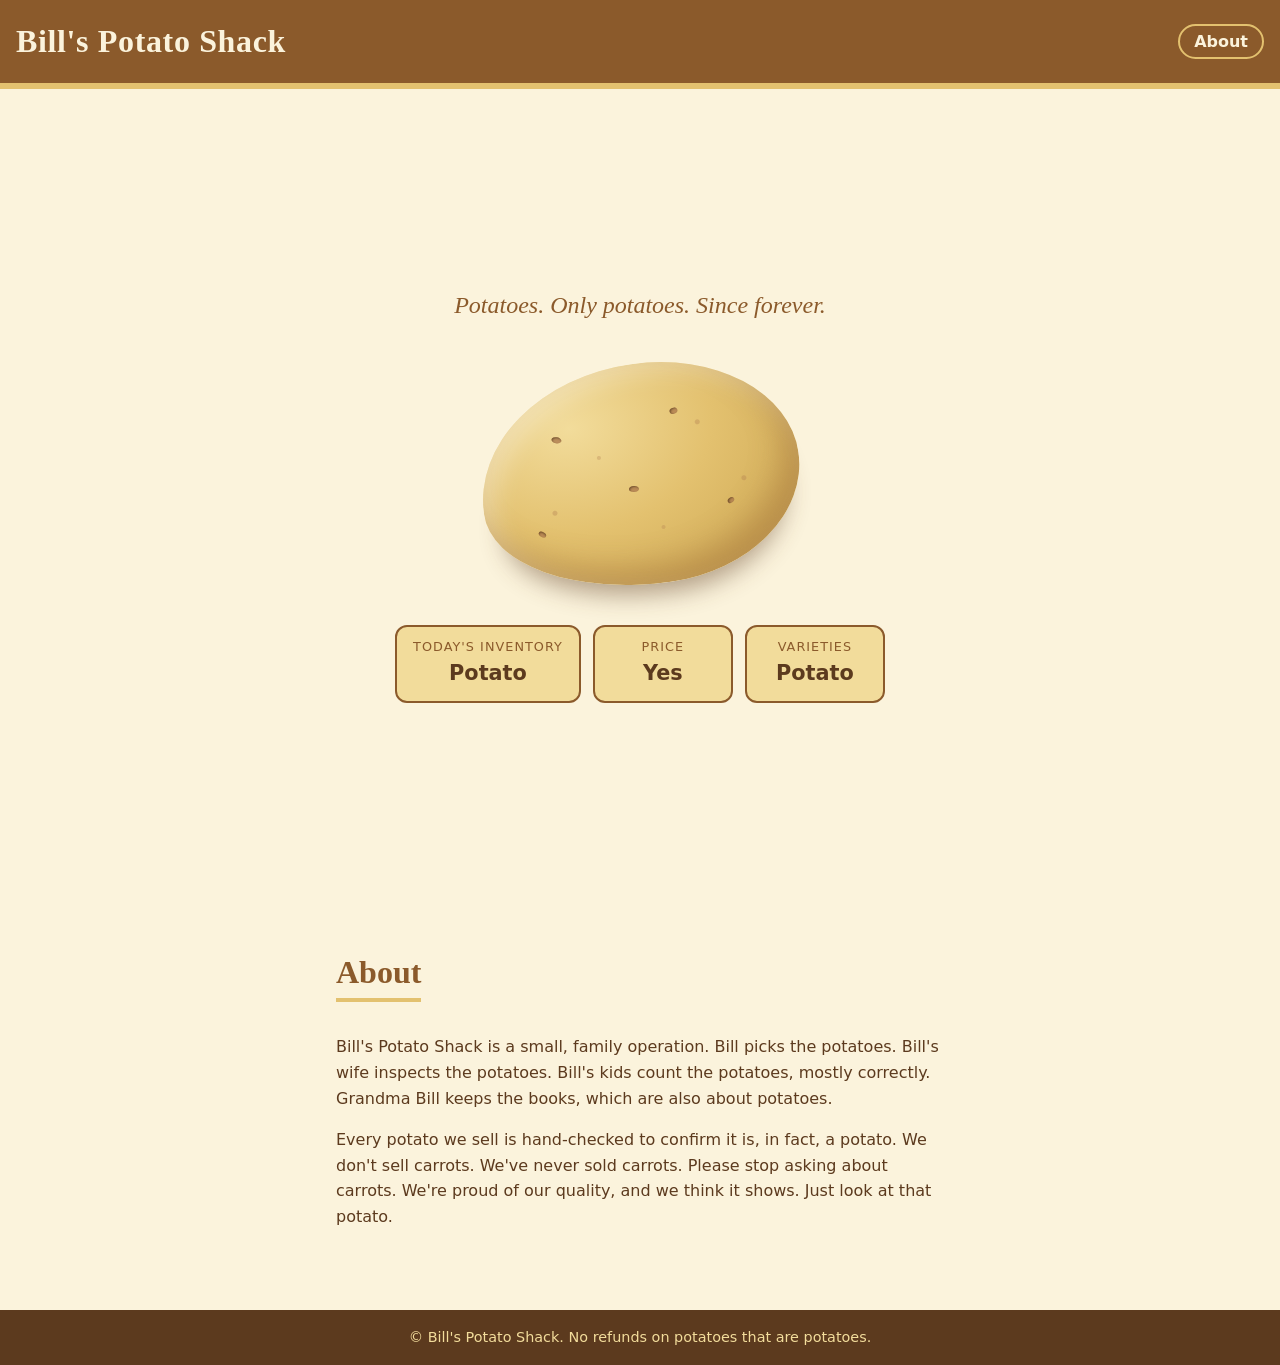
==== index.html @ e7049eae "Initial commit: index.html and supporting styles" ====
<!doctype html>
<html lang="en">
<head>
  <meta charset="utf-8">
  <meta name="viewport" content="width=device-width, initial-scale=1">
  <title>Bill's Potato Shack</title>
  <meta name="description" content="Bill's Potato Shack. We sell potatoes. Only potatoes. Proudly family-run.">
  <meta name="theme-color" content="#E3C16F">
  <link rel="icon" href="data:image/svg+xml,<svg xmlns='http://www.w3.org/2000/svg' viewBox='0 0 100 100'><text y='.9em' font-size='90'>🥔</text></svg>">
  <link rel="stylesheet" href="style.css">
</head>
<body>
  <header class="site-header">
    <a class="wordmark" href="#top">Bill's Potato Shack</a>
    <nav><a href="#about">About</a></nav>
  </header>

  <main id="top">
    <section class="hero">
      <p class="tagline">Potatoes. Only potatoes. Since forever.</p>

      <div class="potato" role="img" aria-label="A Yukon Gold potato">
        <span class="eye e1"></span>
        <span class="eye e2"></span>
        <span class="eye e3"></span>
        <span class="eye e4"></span>
        <span class="eye e5"></span>
      </div>

      <dl class="inventory">
        <div><dt>Today's Inventory</dt><dd>Potato</dd></div>
        <div><dt>Price</dt><dd>Yes</dd></div>
        <div><dt>Varieties</dt><dd>Potato</dd></div>
      </dl>
    </section>

    <section id="about" class="about">
      <h2>About</h2>
      <p>
        Bill's Potato Shack is a small, family operation. Bill picks the potatoes.
        Bill's wife inspects the potatoes. Bill's kids count the potatoes, mostly correctly.
        Grandma Bill keeps the books, which are also about potatoes.
      </p>
      <p>
        Every potato we sell is hand-checked to confirm it is, in fact, a potato.
        We don't sell carrots. We've never sold carrots. Please stop asking about carrots.
        We're proud of our quality, and we think it shows. Just look at that potato.
      </p>
    </section>
  </main>

  <footer class="site-footer">
    <p>&copy; Bill's Potato Shack. No refunds on potatoes that are potatoes.</p>
  </footer>
</body>
</html>
---- style.css ----
:root {
  /* Yukon Gold skin */
  --yukon: #E3C16F;
  --yukon-light: #F2DC9B;
  --yukon-dark: #C9A24D;
  /* Russet skin */
  --russet: #8B5A2B;
  --russet-light: #B07D4F;
  --russet-dark: #5C3A1E;
  /* Potato flesh */
  --cream: #FBF3DC;
}

*, *::before, *::after { box-sizing: border-box; }

html { scroll-behavior: smooth; }

body {
  margin: 0;
  min-height: 100svh;
  display: flex;
  flex-direction: column;
  background: var(--cream);
  color: var(--russet-dark);
  font-family: system-ui, -apple-system, "Segoe UI", Roboto, sans-serif;
  line-height: 1.6;
}

a { color: var(--russet); }
a:hover, a:focus-visible { color: var(--russet-dark); }

/* Header */
.site-header {
  display: flex;
  flex-wrap: wrap;
  gap: 8px 24px;
  align-items: center;
  justify-content: space-between;
  padding: 16px;
  background: var(--russet);
  border-bottom: 6px solid var(--yukon);
}
.site-header a { color: var(--cream); text-decoration: none; }
.wordmark {
  font-family: Georgia, "Times New Roman", serif;
  font-size: clamp(1.4rem, 5vw, 2rem);
  font-weight: 700;
  letter-spacing: .02em;
}
.site-header nav a {
  font-weight: 600;
  padding: 6px 14px;
  border: 2px solid var(--yukon);
  border-radius: 999px;
}
.site-header nav a:hover,
.site-header nav a:focus-visible { background: var(--yukon); color: var(--russet-dark); }

main { flex: 1; }

/* Hero */
.hero {
  min-height: calc(100svh - 90px);
  display: flex;
  flex-direction: column;
  align-items: center;
  justify-content: center;
  gap: 40px;
  padding: 32px 16px;
  text-align: center;
}
.tagline {
  margin: 0;
  font-family: Georgia, "Times New Roman", serif;
  font-style: italic;
  font-size: clamp(1.1rem, 4vw, 1.5rem);
  color: var(--russet);
}

/* The potato */
.potato {
  position: relative;
  width: min(70vw, 320px);
  aspect-ratio: 1.45;
  border-radius: 52% 48% 45% 55% / 58% 50% 50% 42%;
  background:
    radial-gradient(circle at 22% 62%, rgba(176,125,79,.35) 0 2px, transparent 3px),
    radial-gradient(circle at 70% 30%, rgba(176,125,79,.35) 0 2px, transparent 3px),
    radial-gradient(circle at 55% 75%, rgba(176,125,79,.3) 0 1.5px, transparent 2.5px),
    radial-gradient(circle at 38% 40%, rgba(176,125,79,.3) 0 1.5px, transparent 2.5px),
    radial-gradient(circle at 82% 58%, rgba(176,125,79,.35) 0 2px, transparent 3px),
    radial-gradient(ellipse at 30% 25%, var(--yukon-light) 0%, var(--yukon) 45%, var(--yukon-dark) 100%);
  box-shadow:
    inset -14px -18px 30px rgba(139,90,43,.35),
    inset 10px 10px 24px rgba(255,255,255,.35),
    0 28px 24px -18px rgba(92,58,30,.45);
  transform: rotate(-8deg);
  animation: wobble 4s ease-in-out infinite;
}
.eye {
  position: absolute;
  width: 10px;
  height: 6px;
  border-radius: 50%;
  background: var(--russet-light);
  box-shadow: inset 1px 1px 2px var(--russet-dark);
  opacity: .8;
}
.e1 { top: 28%; left: 24%; transform: rotate(20deg); }
.e2 { top: 22%; left: 62%; transform: rotate(-15deg); width: 8px; }
.e3 { top: 55%; left: 46%; transform: rotate(5deg); }
.e4 { top: 66%; left: 76%; transform: rotate(-30deg); width: 7px; height: 5px; }
.e5 { top: 70%; left: 16%; transform: rotate(40deg); width: 8px; height: 5px; }

@keyframes wobble {
  0%, 100% { transform: rotate(-8deg) translateY(0); }
  50% { transform: rotate(-5deg) translateY(-6px); }
}

/* Inventory */
.inventory {
  display: flex;
  flex-wrap: wrap;
  justify-content: center;
  gap: 12px;
  margin: 0;
}
.inventory div {
  min-width: 140px;
  padding: 10px 16px;
  background: var(--yukon-light);
  border: 2px solid var(--russet);
  border-radius: 12px;
}
.inventory dt {
  font-size: .8rem;
  text-transform: uppercase;
  letter-spacing: .08em;
  color: var(--russet);
}
.inventory dd {
  margin: 0;
  font-size: 1.3rem;
  font-weight: 700;
}

/* About */
.about {
  max-width: 640px;
  margin: 0 auto;
  padding: 48px 16px 64px;
  scroll-margin-top: 16px;
}
.about h2 {
  font-family: Georgia, "Times New Roman", serif;
  font-size: 2rem;
  color: var(--russet);
  border-bottom: 4px solid var(--yukon);
  display: inline-block;
  margin: 0 0 16px;
}

/* Footer */
.site-footer {
  padding: 16px;
  text-align: center;
  font-size: .9rem;
  background: var(--russet-dark);
  color: var(--yukon-light);
}
.site-footer p { margin: 0; }

@media (prefers-reduced-motion: reduce) {
  html { scroll-behavior: auto; }
  .potato { animation: none; }
}
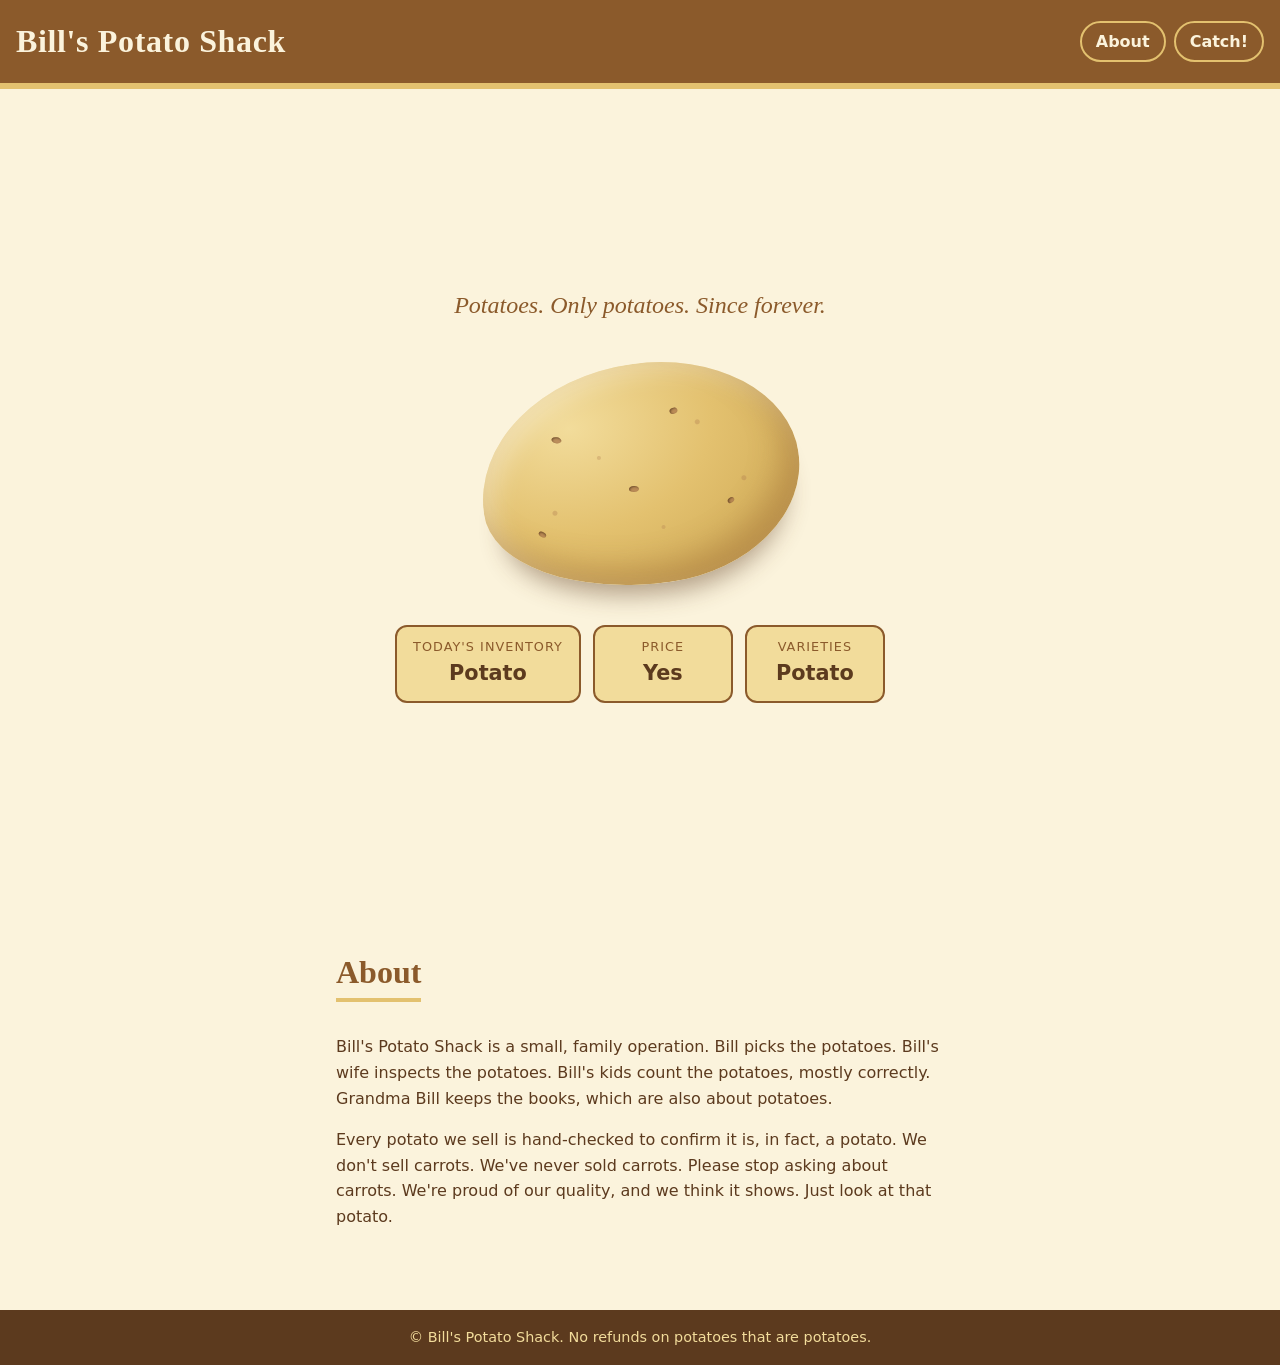
==== commit 3e89803a: "Catch" ====
--- a/index.html
+++ b/index.html
@@ -12,7 +12,7 @@
 <body>
   <header class="site-header">
     <a class="wordmark" href="#top">Bill's Potato Shack</a>
-    <nav><a href="#about">About</a></nav>
+    <nav><a href="#about">About</a><a href="catch/index.html">Catch!</a></nav>
   </header>
 
   <main id="top">
--- a/style.css
+++ b/style.css
@@ -9,6 +9,9 @@
   --russet-dark: #5C3A1E;
   /* Potato flesh */
   --cream: #FBF3DC;
+  /* The enemy */
+  --carrot: #ED7D31;
+  --carrot-top: #5B8C2A;
 }
 
 *, *::before, *::after { box-sizing: border-box; }
@@ -47,6 +50,7 @@
   font-weight: 700;
   letter-spacing: .02em;
 }
+.site-header nav { display: flex; gap: 8px; }
 .site-header nav a {
   font-weight: 600;
   padding: 6px 14px;
@@ -170,6 +174,85 @@
 }
 .site-footer p { margin: 0; }
 
+/* Catch game */
+.catch {
+  display: flex;
+  flex-direction: column;
+  align-items: center;
+  gap: 12px;
+  padding: 24px 16px 40px;
+  text-align: center;
+}
+.catch h1 {
+  margin: 0;
+  font-family: Georgia, "Times New Roman", serif;
+  font-size: clamp(2rem, 8vw, 2.75rem);
+  color: var(--russet);
+}
+.catch-intro { margin: 0; font-style: italic; }
+.hud {
+  display: flex;
+  flex-wrap: wrap;
+  justify-content: center;
+  gap: 8px;
+  font-size: .9rem;
+}
+.hud span {
+  padding: 4px 12px;
+  background: var(--yukon-light);
+  border: 2px solid var(--russet);
+  border-radius: 999px;
+}
+.stage {
+  position: relative;
+  width: min(100%, 480px);
+  aspect-ratio: 3 / 4;
+  border: 4px solid var(--russet);
+  border-radius: 12px;
+  overflow: hidden;
+  box-shadow: 0 12px 24px -12px rgba(92,58,30,.5);
+}
+.stage canvas {
+  display: block;
+  width: 100%;
+  height: 100%;
+  touch-action: none;
+  cursor: none;
+}
+.overlay {
+  position: absolute;
+  inset: 0;
+  display: flex;
+  flex-direction: column;
+  align-items: center;
+  justify-content: center;
+  gap: 8px;
+  padding: 16px;
+  background: rgba(251,243,220,.88);
+}
+.overlay[hidden] { display: none; }
+.overlay-title {
+  margin: 0;
+  font-family: Georgia, "Times New Roman", serif;
+  font-size: 2rem;
+  font-weight: 700;
+  color: var(--russet);
+}
+.overlay-text { margin: 0 0 8px; max-width: 32ch; }
+.overlay button {
+  font: inherit;
+  font-weight: 700;
+  padding: 10px 28px;
+  color: var(--russet-dark);
+  background: var(--yukon);
+  border: 3px solid var(--russet);
+  border-radius: 999px;
+  cursor: pointer;
+}
+.overlay button:hover,
+.overlay button:focus-visible { background: var(--yukon-light); }
+.controls-hint { margin: 0; font-size: .85rem; color: var(--russet); }
+
 @media (prefers-reduced-motion: reduce) {
   html { scroll-behavior: auto; }
   .potato { animation: none; }
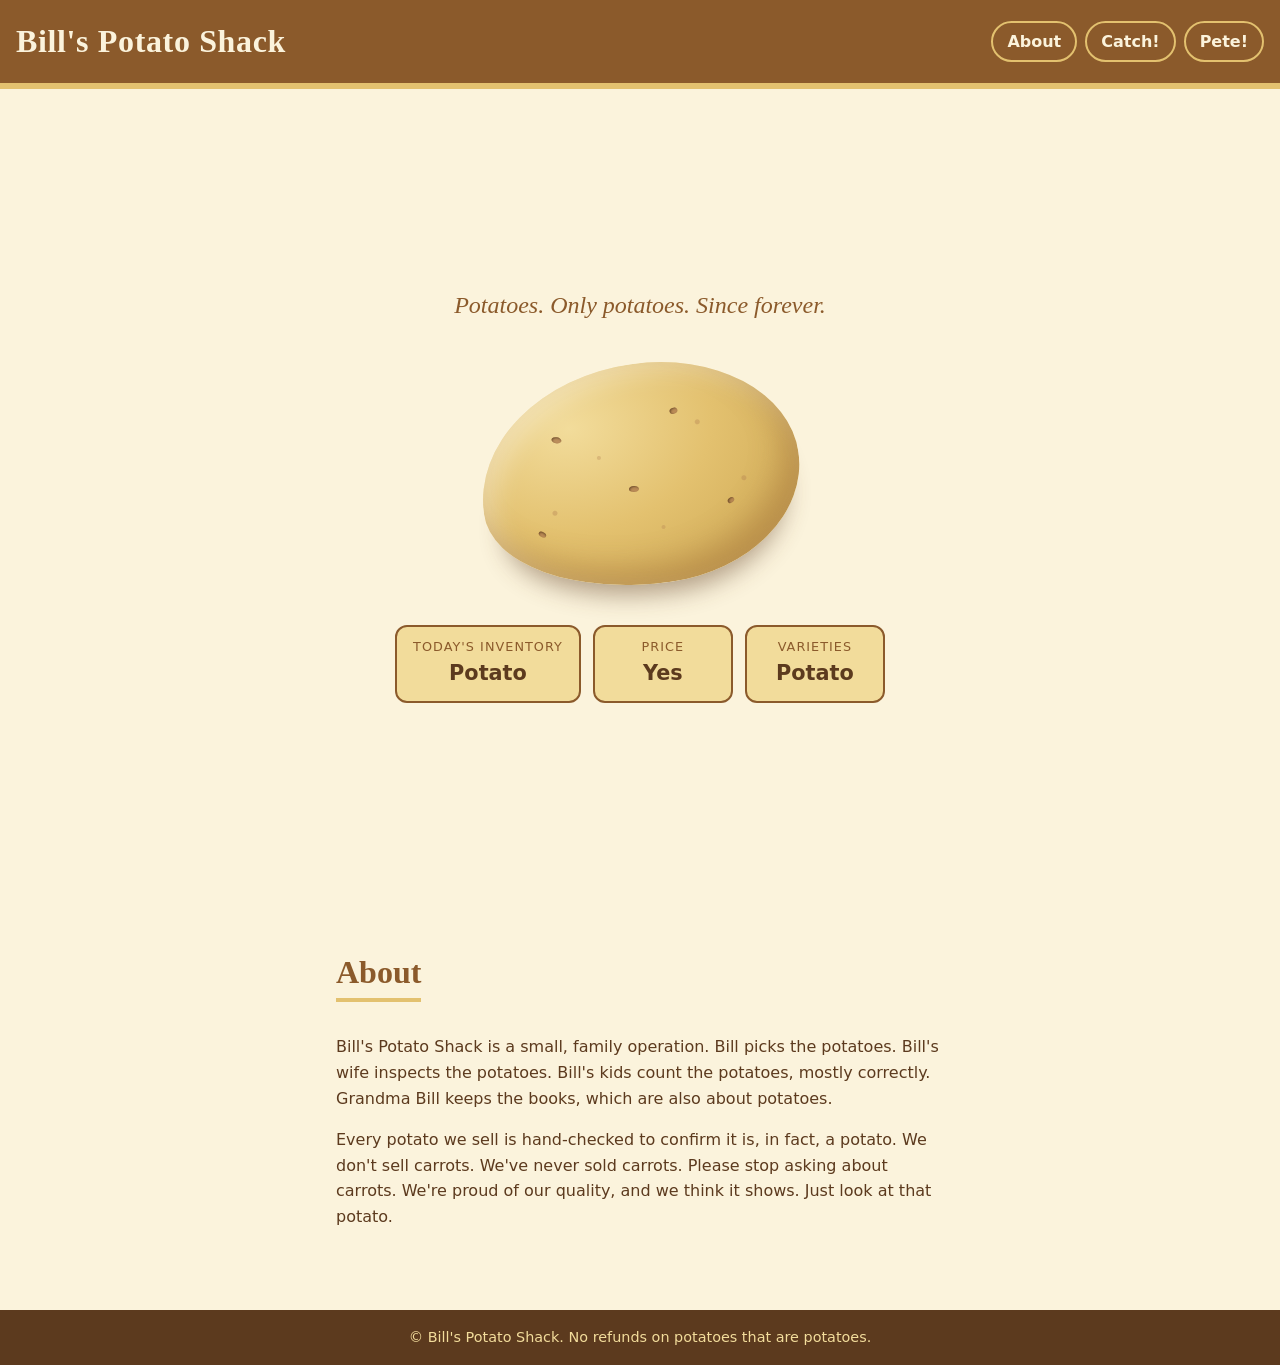
==== commit c5b69169: "PETE!" ====
--- a/index.html
+++ b/index.html
@@ -7,12 +7,12 @@
   <meta name="description" content="Bill's Potato Shack. We sell potatoes. Only potatoes. Proudly family-run.">
   <meta name="theme-color" content="#E3C16F">
   <link rel="icon" href="data:image/svg+xml,<svg xmlns='http://www.w3.org/2000/svg' viewBox='0 0 100 100'><text y='.9em' font-size='90'>🥔</text></svg>">
-  <link rel="stylesheet" href="style.css">
+  <link rel="stylesheet" href="style.css?v=4">
 </head>
 <body>
   <header class="site-header">
     <a class="wordmark" href="#top">Bill's Potato Shack</a>
-    <nav><a href="#about">About</a><a href="catch/index.html">Catch!</a></nav>
+    <nav><a href="#about">About</a><a href="catch/index.html">Catch!</a><a href="pete/index.html">Pete!</a></nav>
   </header>
 
   <main id="top">
--- a/style.css
+++ b/style.css
@@ -12,6 +12,15 @@
   /* The enemy */
   --carrot: #ED7D31;
   --carrot-top: #5B8C2A;
+  /* Farmland (Pete) */
+  --leaf: #6BA34A;
+  --leaf-light: #9CC46A;
+  --leaf-dark: #3F6E2A;
+  --sky-day: #D9EEF2;
+  --sky-night: #46507A;
+  --arid: #D9B97A;
+  --arid-dark: #A07C45;
+  --poison: #B23A3A;
 }
 
 *, *::before, *::after { box-sizing: border-box; }
@@ -174,8 +183,8 @@
 }
 .site-footer p { margin: 0; }
 
-/* Catch game */
-.catch {
+/* Games (Catch, Pete) */
+.catch, .game-page {
   display: flex;
   flex-direction: column;
   align-items: center;
@@ -183,13 +192,13 @@
   padding: 24px 16px 40px;
   text-align: center;
 }
-.catch h1 {
+.catch h1, .game-page h1 {
   margin: 0;
   font-family: Georgia, "Times New Roman", serif;
   font-size: clamp(2rem, 8vw, 2.75rem);
   color: var(--russet);
 }
-.catch-intro { margin: 0; font-style: italic; }
+.catch-intro, .game-intro { margin: 0; font-style: italic; }
 .hud {
   display: flex;
   flex-wrap: wrap;
@@ -205,19 +214,26 @@
 }
 .stage {
   position: relative;
-  width: min(100%, 480px);
+  /* Fit the whole 3:4 field (plus the HUD above it) within the screen height. */
+  width: min(100%, 480px, calc((100svh - 72px) * 3 / 4));
   aspect-ratio: 3 / 4;
   border: 4px solid var(--russet);
   border-radius: 12px;
   overflow: hidden;
   box-shadow: 0 12px 24px -12px rgba(92,58,30,.5);
+  user-select: none;
+  -webkit-user-select: none;
+  -webkit-touch-callout: none;
+  -webkit-tap-highlight-color: transparent;
 }
 .stage canvas {
   display: block;
   width: 100%;
   height: 100%;
   touch-action: none;
-  cursor: none;
+}
+@media (hover: hover) and (pointer: fine) {
+  .stage canvas { cursor: none; }
 }
 .overlay {
   position: absolute;
@@ -251,7 +267,59 @@
 }
 .overlay button:hover,
 .overlay button:focus-visible { background: var(--yukon-light); }
+/* Pete: wide, pixelated stage */
+.stage.pete-stage {
+  width: min(100%, 900px);
+  aspect-ratio: 5 / 2;
+}
+.stage.pete-stage canvas {
+  image-rendering: -moz-crisp-edges;
+  image-rendering: crisp-edges;
+  image-rendering: pixelated;
+  cursor: pointer;
+}
+.pete-stage .overlay {
+  gap: 4px;
+  padding: 8px;
+  line-height: 1.3;
+  background: rgba(251,243,220,.78);
+}
+.pete-stage .overlay-title { font-size: clamp(1.2rem, 5vw, 2rem); }
+.pete-stage .overlay-text { margin: 0 0 4px; max-width: 48ch; font-size: clamp(.8rem, 2.5vw, 1rem); }
+.pete-stage .overlay button { padding: 6px 22px; }
+/* Pause button: touch devices only (desktop uses Esc). Sits above Pete. */
+.pause-btn {
+  position: absolute;
+  top: 6px;
+  left: 6px;
+  width: 32px;
+  height: 32px;
+  display: none;
+  align-items: center;
+  justify-content: center;
+  gap: 5px;
+  padding: 0;
+  background: rgba(251,243,220,.85);
+  border: 2px solid var(--russet);
+  border-radius: 8px;
+  cursor: pointer;
+}
+.pause-btn::before,
+.pause-btn::after {
+  content: "";
+  width: 5px;
+  height: 14px;
+  background: var(--russet-dark);
+}
+@media (hover: none), (pointer: coarse) {
+  .pause-btn:not([hidden]) { display: flex; }
+}
 .controls-hint { margin: 0; font-size: .85rem; color: var(--russet); }
+.hint-touch { display: none; }
+@media (hover: none), (pointer: coarse) {
+  .hint-touch { display: inline; }
+  .hint-desktop { display: none; }
+}
 
 @media (prefers-reduced-motion: reduce) {
   html { scroll-behavior: auto; }
